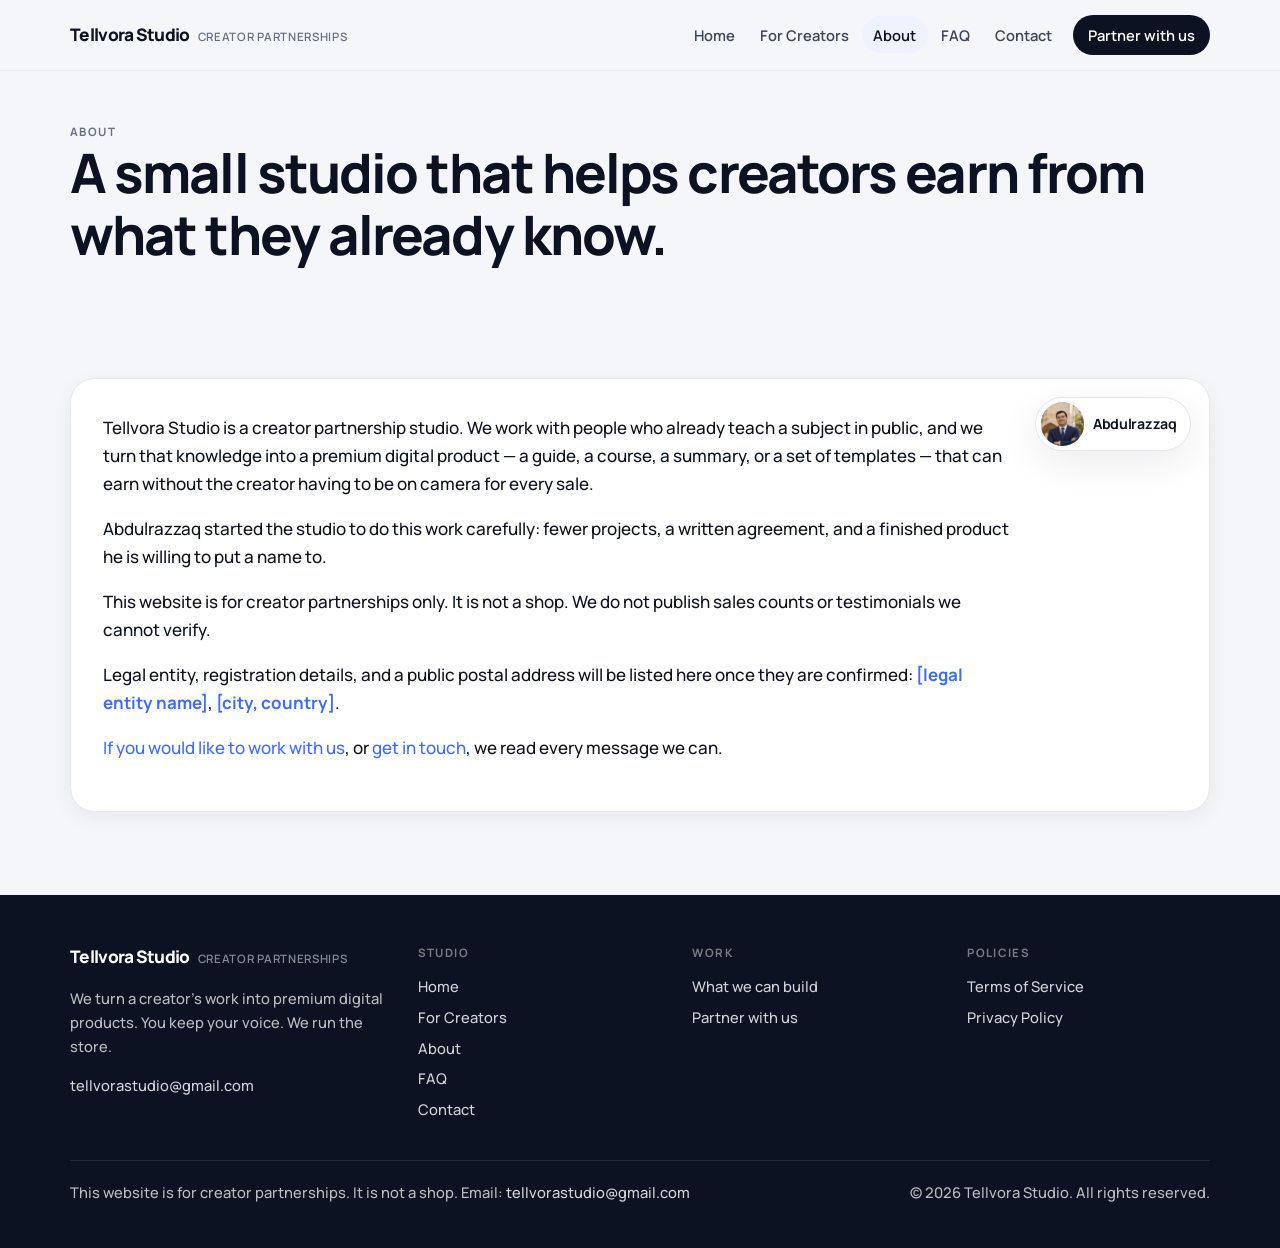
==== about.html @ 1a27a395 "Launch Tellvora Studio site" ====
<!DOCTYPE html>
<html lang="en">
<head>
  <meta charset="utf-8">
  <meta name="viewport" content="width=device-width, initial-scale=1">
  <title>About | Tellvora Studio</title>
  <meta name="description" content="Tellvora Studio is a small studio that partners with creators to turn their knowledge into premium digital products.">
  <link rel="preconnect" href="https://fonts.googleapis.com">
  <link rel="preconnect" href="https://fonts.gstatic.com" crossorigin>
  <link href="https://fonts.googleapis.com/css2?family=Manrope:wght@500;600;700;800&display=swap" rel="stylesheet">
  <link rel="stylesheet" href="css/styles.css">
</head>
<body>
  <a class="skip" href="#main">Skip to content</a>
  <header class="site-header">
    <div class="wrap header-inner">
      <a class="wordmark" href="index.html">Tellvora Studio<span>Creator partnerships</span></a>
      <button class="nav-toggle" type="button" aria-expanded="false" aria-controls="site-nav">Menu</button>
      <nav class="nav" id="site-nav" aria-label="Primary">
        <a href="index.html">Home</a>
        <a href="creators.html">For Creators</a>
        <a href="about.html" aria-current="page">About</a>
        <a href="faq.html">FAQ</a>
        <a href="contact.html">Contact</a>
        <a class="nav-cta" href="creators.html">Partner with us</a>
      </nav>
    </div>
  </header>
  <main id="main">

    <header class="page-title">
      <div class="wrap">
        <p class="kicker">About</p>
        <h1>A small studio that helps creators earn from what they already know.</h1>
      </div>
    </header>
    <section class="section">
      <div class="wrap">
        <div class="about-panel">
            <aside class="person-card">
              <span class="person-photo"><img src="images/founder.jpg" alt="Abdulrazzaq" width="864" height="1152"></span>
              <p>Abdulrazzaq</p>
            </aside>
          <div class="about-copy">
            <p>Tellvora Studio is a creator partnership studio. We work with people who already teach a subject in public, and we turn that knowledge into a premium digital product — a guide, a course, a summary, or a set of templates — that can earn without the creator having to be on camera for every sale.</p>
            <p>Abdulrazzaq started the studio to do this work carefully: fewer projects, a written agreement, and a finished product he is willing to put a name to.</p>
            <p>This website is for creator partnerships only. It is not a shop. We do not publish sales counts or testimonials we cannot verify.</p>
            <p>Legal entity, registration details, and a public postal address will be listed here once they are confirmed: <span class="placeholder-mark">[legal entity name]</span>, <span class="placeholder-mark">[city, country]</span>.</p>
            <p><a href="creators.html">If you would like to work with us</a>, or <a href="contact.html">get in touch</a>, we read every message we can.</p>
          </div>
        </div>
      </div>
    </section>

  </main>
  <footer class="site-footer">
    <div class="wrap">
      <div class="footer-grid">
        <div>
          <a class="wordmark" href="index.html">Tellvora Studio<span>Creator partnerships</span></a>
          <p style="margin-top:0.85rem">We turn a creator’s work into premium digital products. You keep your voice. We run the store.</p>
          <p><a href="mailto:tellvorastudio@gmail.com">tellvorastudio@gmail.com</a></p>
        </div>
        <div>
          <p class="kicker">Studio</p>
          <ul>
            <li><a href="index.html">Home</a></li>
            <li><a href="creators.html">For Creators</a></li>
            <li><a href="about.html">About</a></li>
            <li><a href="faq.html">FAQ</a></li>
            <li><a href="contact.html">Contact</a></li>
          </ul>
        </div>
        <div>
          <p class="kicker">Work</p>
          <ul>
            <li><a href="index.html#work">What we can build</a></li>
            <li><a href="creators.html">Partner with us</a></li>
          </ul>
        </div>
        <div>
          <p class="kicker">Policies</p>
          <ul>
            <li><a href="terms.html">Terms of Service</a></li>
            <li><a href="privacy.html">Privacy Policy</a></li>
          </ul>
        </div>
      </div>
      <div class="footer-bottom">
        <p>This website is for creator partnerships. It is not a shop. Email: <a href="mailto:tellvorastudio@gmail.com">tellvorastudio@gmail.com</a></p>
        <p>&copy; 2026 Tellvora Studio. All rights reserved.</p>
      </div>
    </div>
  </footer>
  <script src="js/nav.js"></script>
</body>
</html>
---- css/styles.css ----
/* Tellvora Studio — modern agency styles */
:root {
  --bg: #f5f6fa;
  --surface: #ffffff;
  --ink: #0c1222;
  --ink-soft: #3c4658;
  --muted: #667085;
  --line: #e6e8ef;
  --accent: #3b6cff;
  --accent-hover: #2954e6;
  --accent-soft: #eef3ff;
  --navy: #0c1222;
  --on-accent: #ffffff;
  --shadow: 0 12px 40px rgba(12, 18, 34, 0.08);
  --shadow-sm: 0 6px 20px rgba(12, 18, 34, 0.06);
  --radius: 1.15rem;
  --radius-sm: 0.85rem;
  --max: 1140px;
  --sans: "Manrope", "Inter", "Helvetica Neue", Helvetica, Arial, sans-serif;
  --header-h: 4.35rem;
}

*, *::before, *::after { box-sizing: border-box; }
html { scroll-behavior: smooth; scroll-padding-top: 5.5rem; }
body {
  margin: 0;
  background: var(--bg);
  color: var(--ink);
  font-family: var(--sans);
  font-size: 1.0625rem;
  line-height: 1.65;
  font-weight: 500;
  -webkit-font-smoothing: antialiased;
}
img { max-width: 100%; height: auto; display: block; }
a { color: var(--accent); text-decoration: none; }
a:hover { color: var(--accent-hover); text-decoration: underline; text-underline-offset: 0.18em; }
h1, h2, h3, h4 {
  font-family: var(--sans);
  font-weight: 750;
  letter-spacing: -0.035em;
  line-height: 1.15;
  margin: 0 0 0.7em;
  color: var(--ink);
}
h1 { font-size: clamp(2.15rem, 4.6vw, 3.4rem); }
h2 { font-size: clamp(1.45rem, 2.5vw, 2rem); }
h3 { font-size: 1.15rem; letter-spacing: -0.02em; }
p { margin: 0 0 1em; }
.lead { font-size: 1.12rem; color: var(--ink-soft); max-width: 38rem; line-height: 1.7; font-weight: 500; }
.muted { color: var(--muted); }
.wrap {
  width: min(var(--max), calc(100% - 2.5rem));
  margin-inline: auto;
}
.skip {
  position: absolute;
  left: -999px;
  top: 0;
  background: var(--ink);
  color: #fff;
  padding: 0.5rem 1rem;
  z-index: 200;
}
.skip:focus { left: 0.75rem; top: 0.75rem; }

/* Sticky header */
.site-header {
  position: sticky;
  top: 0;
  z-index: 80;
  background: rgba(245, 246, 250, 0.88);
  backdrop-filter: saturate(1.2) blur(16px);
  -webkit-backdrop-filter: saturate(1.2) blur(16px);
  border-bottom: 1px solid var(--line);
}
.header-inner {
  display: flex;
  align-items: center;
  justify-content: space-between;
  gap: 1.25rem;
  min-height: var(--header-h);
}
.wordmark {
  font-family: var(--sans);
  font-size: 1.08rem;
  font-weight: 800;
  color: var(--ink);
  text-decoration: none;
  letter-spacing: -0.04em;
  display: flex;
  align-items: baseline;
  gap: 0.5rem;
}
.wordmark:hover { color: var(--ink); text-decoration: none; }
.wordmark span {
  display: none;
}
@media (min-width: 980px) {
  .wordmark span {
    display: inline;
    font-size: 0.72rem;
    font-weight: 600;
    letter-spacing: 0.06em;
    text-transform: uppercase;
    color: var(--muted);
  }
}
.nav {
  display: flex;
  flex-wrap: wrap;
  align-items: center;
  gap: 0.2rem 0.15rem;
}
.nav a {
  color: var(--ink-soft);
  text-decoration: none;
  font-size: 0.92rem;
  font-weight: 600;
  padding: 0.4rem 0.7rem;
  border-radius: 999px;
}
.nav a:hover,
.nav a[aria-current="page"] {
  color: var(--ink);
  background: var(--accent-soft);
  text-decoration: none;
}
.nav-cta {
  display: none;
  margin-left: 0.45rem;
  background: var(--ink) !important;
  color: #fff !important;
  padding: 0.48rem 0.95rem !important;
}
.nav-cta:hover { background: var(--accent) !important; color: #fff !important; }
@media (min-width: 980px) {
  .nav-cta { display: inline-block; }
}
.nav-toggle {
  display: none;
  background: var(--surface);
  border: 1px solid var(--line);
  color: var(--ink);
  padding: 0.4rem 0.75rem;
  font: inherit;
  font-size: 0.85rem;
  font-weight: 700;
  cursor: pointer;
  border-radius: 999px;
}

/* Buttons */
.btn {
  display: inline-flex;
  align-items: center;
  justify-content: center;
  background: var(--accent);
  color: var(--on-accent);
  text-decoration: none;
  border: 1px solid var(--accent);
  padding: 0.8rem 1.25rem;
  font-size: 0.95rem;
  font-weight: 700;
  line-height: 1.2;
  cursor: pointer;
  font-family: var(--sans);
  border-radius: 999px;
  box-shadow: 0 8px 20px rgba(59, 108, 255, 0.22);
}
.btn:hover { background: var(--accent-hover); border-color: var(--accent-hover); color: var(--on-accent); text-decoration: none; }
.btn-ghost {
  background: var(--surface);
  color: var(--ink);
  border-color: var(--line);
  box-shadow: var(--shadow-sm);
}
.btn-ghost:hover { background: var(--ink); color: #fff; border-color: var(--ink); }
.btn-light {
  background: #fff;
  color: var(--ink);
  border-color: #fff;
  box-shadow: none;
}
.btn-light:hover { background: var(--accent-soft); color: var(--ink); border-color: var(--accent-soft); }
.btn-row { display: flex; flex-wrap: wrap; gap: 0.75rem; margin-top: 1.6rem; }
.btn-full { width: 100%; text-align: center; }

/* Hero / sections */
.hero {
  padding: 4.2rem 0 3.6rem;
}
.hero-grid {
  display: grid;
  grid-template-columns: 1.05fr 0.95fr;
  gap: 2.8rem 3.2rem;
  align-items: center;
}
.hero-copy .kicker { margin-bottom: 1rem; }
.hero-visual { position: relative; margin: 0; }
.hero-visual > img {
  width: 100%;
  height: auto;
  aspect-ratio: 4 / 3;
  object-fit: cover;
  border-radius: calc(var(--radius) + 4px);
  box-shadow: var(--shadow);
  border: 1px solid var(--line);
}
.hero-visual figcaption {
  position: absolute;
  left: 1rem;
  bottom: -1.6rem;
  font-size: 0.72rem;
  color: var(--muted);
}
.kicker {
  font-size: 0.72rem;
  letter-spacing: 0.12em;
  text-transform: uppercase;
  font-weight: 700;
  color: var(--accent);
  margin: 0 0 0.75rem;
}
.section { padding: 4.2rem 0; }
.section + .section { padding-top: 0; }
.band, .cta-band, .page-title, .site-footer { }
.section-head {
  display: grid;
  grid-template-columns: 1fr minmax(0, 22rem);
  gap: 1.5rem 3rem;
  margin-bottom: 1.8rem;
  align-items: end;
}
.section-head p { margin: 0; color: var(--muted); }
.split {
  display: grid;
  grid-template-columns: 1fr 1fr;
  gap: 2rem 3.5rem;
}

/* How-it-works step cards */
.steps {
  list-style: none;
  margin: 1.5rem 0 0;
  padding: 0;
  display: grid;
  grid-template-columns: repeat(2, 1fr);
  gap: 1rem;
}
.steps li {
  display: flex;
  flex-direction: column;
  gap: 0.7rem;
  padding: 1.25rem 1.2rem 1.2rem;
  background: var(--surface);
  border: 1px solid var(--line);
  border-radius: var(--radius);
  box-shadow: var(--shadow-sm);
}
.steps .n, .step-icon {
  width: 2.4rem;
  height: 2.4rem;
  border-radius: 0.7rem;
  background: var(--accent-soft);
  color: var(--accent);
  display: inline-flex;
  align-items: center;
  justify-content: center;
  font-weight: 800;
  font-size: 0.95rem;
}
.step-icon svg { width: 1.2rem; height: 1.2rem; display: block; }
.steps strong { display: block; margin-bottom: 0.25rem; color: var(--ink); }
.steps li div { color: var(--ink-soft); font-size: 0.98rem; }

/* Handle grid */
.handle-grid {
  display: grid;
  grid-template-columns: repeat(5, 1fr);
  gap: 0.9rem;
  margin-top: 1.6rem;
}
.handle-card {
  background: var(--surface);
  border: 1px solid var(--line);
  border-radius: var(--radius);
  box-shadow: var(--shadow-sm);
  padding: 1.15rem 1rem 1.1rem;
}
.handle-card .step-icon { margin-bottom: 0.8rem; }
.handle-card h3 { margin: 0 0 0.35rem; font-size: 1rem; }
.handle-card p { margin: 0; color: var(--muted); font-size: 0.9rem; }

.who-list { margin: 0; padding: 0; list-style: none; }
.who-list li {
  padding: 0.95rem 0;
  border-top: 1px solid var(--line);
  color: var(--ink-soft);
}
.who-list li:last-child { border-bottom: 1px solid var(--line); }
.who-list strong { color: var(--ink); }

/* 40/60 split */
.share-grid {
  display: grid;
  grid-template-columns: 1fr 1fr;
  gap: 0.9rem;
  margin: 1.3rem 0 1.4rem;
}
.share-card {
  background: var(--surface);
  border: 1px solid var(--line);
  border-radius: var(--radius);
  box-shadow: var(--shadow-sm);
  padding: 1.4rem 1.25rem 1.25rem;
}
.share-card .share-fig {
  font-size: clamp(2.5rem, 5vw, 3.3rem);
  line-height: 1;
  font-weight: 800;
  letter-spacing: -0.05em;
  color: var(--ink);
  margin: 0 0 0.45rem;
}
.share-card .kicker { margin-bottom: 0.55rem; }
.share-card p { margin: 0; color: var(--muted); font-size: 0.95rem; }
.share-card.is-accent {
  background: var(--ink);
  border-color: var(--ink);
  color: #fff;
  box-shadow: var(--shadow);
}
.share-card.is-accent .kicker { color: #9db0ff; }
.share-card.is-accent .share-fig { color: #fff; }
.share-card.is-accent p { color: rgba(255,255,255,0.78); }

.case-covers {
  display: grid;
  grid-template-columns: repeat(4, 1fr);
  gap: 1rem;
  margin: 1.4rem 0 1.4rem;
  align-items: stretch;
}
.case-card {
  display: flex;
  flex-direction: column;
  background: var(--surface);
  border: 1px solid var(--line);
  border-radius: var(--radius);
  box-shadow: var(--shadow-sm);
  overflow: hidden;
  color: inherit;
  text-decoration: none;
  min-width: 0;
  transition: transform 0.15s ease, box-shadow 0.15s ease;
}
.case-card:hover {
  transform: translateY(-2px);
  box-shadow: var(--shadow);
  text-decoration: none;
  color: inherit;
}
.case-cover {
  display: flex;
  justify-content: center;
  align-items: flex-end;
  padding: 0.85rem 0.85rem 0;
  background: var(--surface);
}
.case-cover img {
  width: min(100%, 270px);
  height: auto;
  max-height: 360px;
  aspect-ratio: 3 / 4;
  object-fit: contain;
  border-radius: 0.7rem;
  border: 1px solid var(--line);
  box-shadow: var(--shadow-sm);
  background: #1a1d24;
}
.case-body {
  padding: 0.85rem 1rem 1.05rem;
  min-width: 0;
}
.case-body h3 {
  margin: 0 0 0.35rem;
  font-size: 1rem;
  font-weight: 750;
  line-height: 1.3;
  letter-spacing: -0.02em;
  overflow-wrap: break-word;
  hyphens: auto;
}
.case-body .price {
  margin: 0;
  gap: 0.45rem;
}
.case-body .price .now { font-size: 1.15rem; }
.case-body .price .was { font-size: 0.92rem; }

/* Small corner portrait card — face-cropped from the full portrait */
.person-card {
  display: inline-flex;
  align-items: center;
  gap: 0.55rem;
  background: var(--surface);
  border: 1px solid var(--line);
  border-radius: 999px;
  box-shadow: var(--shadow);
  padding: 0.28rem 0.8rem 0.28rem 0.28rem;
  max-width: 14rem;
}
.person-card .person-photo {
  width: 2.7rem;
  height: 2.7rem;
  border-radius: 50%;
  overflow: hidden;
  flex-shrink: 0;
  background: #d9dee8;
}
.person-card .person-photo img {
  width: 100%;
  height: 100%;
  object-fit: cover;
  object-position: 50% 10%;
  transform: scale(2.35);
  transform-origin: 50% 10%;
}
.person-card p {
  margin: 0;
  font-size: 0.88rem;
  font-weight: 700;
  letter-spacing: -0.02em;
  color: var(--ink);
}
.hero-visual .person-card {
  position: absolute;
  left: 0.85rem;
  bottom: 0.85rem;
}
.about-panel {
  position: relative;
  background: var(--surface);
  border: 1px solid var(--line);
  border-radius: calc(var(--radius) + 6px);
  box-shadow: var(--shadow-sm);
  padding: 2.2rem 2rem 2rem;
}
.about-panel .person-card {
  position: absolute;
  top: 1.15rem;
  right: 1.15rem;
}
.about-panel .about-copy {
  padding-right: 10.5rem;
}


/* What we can build */
.build-grid {
  display: grid;
  grid-template-columns: repeat(4, 1fr);
  gap: 1rem;
  margin-top: 1.4rem;
}
.build-card {
  background: var(--surface);
  border: 1px solid var(--line);
  border-radius: var(--radius);
  box-shadow: var(--shadow-sm);
  padding: 1.25rem 1.15rem 1.3rem;
}
.build-card .step-icon { margin-bottom: 0.85rem; }
.build-card h3 { margin: 0 0 0.4rem; }
.build-card p { margin: 0; color: var(--muted); font-size: 0.98rem; }
/* CTA band */
.cta-band {
  margin: 1rem 0 4.2rem;
}
.cta-band-inner {
  background: var(--navy);
  color: #fff;
  border-radius: calc(var(--radius) + 8px);
  padding: 2.6rem 2.2rem;
  display: flex;
  flex-wrap: wrap;
  align-items: center;
  justify-content: space-between;
  gap: 1.4rem 2rem;
  box-shadow: var(--shadow);
}
.cta-band h2 { color: #fff; margin: 0 0 0.4rem; max-width: 22ch; }
.cta-band p { margin: 0; color: rgba(255,255,255,0.72); max-width: 34rem; }

/* Product grid / shop */
.grid-3 {
  display: grid;
  grid-template-columns: repeat(3, 1fr);
  gap: 1.2rem;
  align-items: stretch;
}
.grid-2 {
  display: grid;
  grid-template-columns: 1fr 1fr;
  gap: 1.5rem 2rem;
}
.product-card {
  background: var(--surface);
  border: 1px solid var(--line);
  border-radius: var(--radius);
  box-shadow: var(--shadow-sm);
  display: flex;
  flex-direction: column;
  height: 100%;
  overflow: hidden;
}
.cover {
  padding: 0.85rem 0.85rem 0;
  position: relative;
  overflow: hidden;
  background: var(--surface);
  display: flex;
  justify-content: center;
  align-items: flex-end;
}
.cover img {
  width: min(100%, 270px);
  height: auto;
  max-height: 360px;
  aspect-ratio: 3 / 4;
  object-fit: contain;
  border-radius: 0.7rem;
  border: 1px solid var(--line);
  box-shadow: var(--shadow-sm);
  background: #1a1d24;
}
.product-body { padding: 1.15rem 1.2rem 1.3rem; flex: 1; display: flex; flex-direction: column; }
.product-body h3 { margin-bottom: 0.35rem; }
.product-body p { font-size: 0.98rem; color: var(--muted); }
.meta { font-size: 0.82rem; color: var(--muted); margin: 0 0 0.8rem; }
.price {
  display: flex;
  align-items: baseline;
  gap: 0.55rem;
  margin: 0.4rem 0 1rem;
  font-weight: 800;
}
.price .now { font-size: 1.45rem; color: var(--ink); letter-spacing: -0.03em; }
.price .was { color: var(--muted); text-decoration: line-through; font-size: 1rem; font-weight: 600; }
.flag {
  display: inline-block;
  font-size: 0.68rem;
  letter-spacing: 0.08em;
  text-transform: uppercase;
  font-weight: 700;
  border: 1px solid var(--line);
  border-radius: 999px;
  padding: 0.18rem 0.5rem;
  margin-bottom: 0.5rem;
  color: var(--ink);
}
.flag-accent { border-color: var(--accent-soft); background: var(--accent-soft); color: var(--accent); }
.product-body .btn { margin-top: auto; align-self: flex-start; }
.inside { margin: 0 0 1rem; padding: 0 0 0 1.1rem; color: var(--muted); font-size: 0.95rem; }
.inside li { margin: 0.2rem 0; }
.sample-link {
  display: inline-block;
  margin: 0.65rem 0 0;
  font-size: 0.88rem;
  font-weight: 700;
}
.product-body .sample-link { margin-top: 0.7rem; }

/* Catalog */
.catalog-intro { text-align: center; max-width: 42rem; margin: 0 auto 0.4rem; }
.catalog-intro h1, .catalog-intro h2 { margin-bottom: 0.4rem; }
.catalog-intro .sub {
  font-size: 1.15rem;
  color: var(--muted);
  margin: 0 0 0.9rem;
  font-weight: 550;
}
.catalog-note { font-size: 0.95rem; color: var(--muted); margin: 0 auto 1.4rem; max-width: 40rem; }
.sale-banner {
  display: inline-block;
  font-size: 0.72rem;
  letter-spacing: 0.12em;
  text-transform: uppercase;
  font-weight: 700;
  color: var(--accent);
  background: var(--accent-soft);
  border-radius: 999px;
  padding: 0.4rem 0.9rem;
  margin: 0 0 1.6rem;
}
.guide-grid {
  display: grid;
  grid-template-columns: repeat(5, 1fr);
  gap: 0.85rem;
  align-items: stretch;
}
.guide-card {
  background: var(--surface);
  border: 1px solid var(--line);
  border-radius: var(--radius);
  box-shadow: var(--shadow-sm);
  padding: 1.2rem 0.75rem 1.1rem;
  display: flex;
  flex-direction: column;
  align-items: center;
  text-align: center;
  height: 100%;
  position: relative;
}
.guide-card.is-popular {
  border: 1.5px solid var(--accent);
  box-shadow: 0 10px 28px rgba(59, 108, 255, 0.14);
}
.popular-badge {
  display: inline-flex;
  align-items: center;
  gap: 0.28rem;
  font-size: 0.68rem;
  letter-spacing: 0.08em;
  text-transform: uppercase;
  font-weight: 700;
  color: #fff;
  background: var(--accent);
  border-radius: 999px;
  padding: 0.22rem 0.55rem;
  margin-bottom: 0.65rem;
}
.popular-badge svg { width: 0.85rem; height: 0.85rem; }
.guide-icon {
  width: 2.6rem;
  height: 2.6rem;
  color: var(--accent);
  margin: 0.2rem 0 0.75rem;
}
.guide-icon svg { width: 100%; height: 100%; display: block; }
.guide-card h3 {
  font-size: 1.02rem;
  margin: 0 0 0.2rem;
  line-height: 1.3;
}
.sold-sep {
  font-size: 0.78rem;
  color: var(--muted);
  margin: 0 0 0.35rem;
  font-style: italic;
}
.guide-price {
  margin: 0.45rem 0 0.85rem;
  display: flex;
  flex-direction: column;
  align-items: center;
  gap: 0.1rem;
  font-weight: 800;
}
.guide-price .was-row {
  display: flex;
  align-items: center;
  gap: 0.4rem;
}
.guide-price .was {
  color: var(--muted);
  text-decoration: line-through;
  font-size: 0.95rem;
  font-weight: 600;
}
.guide-price .now {
  font-size: 1.85rem;
  line-height: 1.1;
  color: var(--ink);
  letter-spacing: -0.04em;
}
.discount {
  display: inline-block;
  font-size: 0.68rem;
  letter-spacing: 0.04em;
  font-weight: 700;
  color: var(--accent);
  background: var(--accent-soft);
  border-radius: 999px;
  padding: 0.08rem 0.38rem;
}
.guide-card .btn { margin-top: auto; width: 100%; text-align: center; padding: 0.55rem 0.7rem; }
.guide-card .sample-link { margin-top: 0.55rem; }

.bundle-offer {
  margin-top: 1.1rem;
  background: var(--surface);
  border: 1px solid var(--line);
  border-radius: var(--radius);
  box-shadow: var(--shadow-sm);
  padding: 1.4rem 1.5rem 1rem;
}
.bundle-offer-inner {
  display: grid;
  grid-template-columns: auto 1fr auto;
  gap: 1.4rem 1.8rem;
  align-items: center;
}
.bundle-brand {
  display: flex;
  align-items: flex-start;
  gap: 1rem;
}
.bundle-offer .guide-icon { margin: 0; width: 3rem; height: 3rem; flex-shrink: 0; }
.bundle-offer h3 { margin: 0 0 0.2rem; font-size: 1.35rem; }
.bundle-offer .bundle-includes { margin: 0 0 0.55rem; color: var(--muted); font-size: 0.95rem; }
.bundle-offer .guide-price { flex-direction: row; align-items: baseline; gap: 0.7rem; margin: 0; }
.bundle-offer .guide-price .now { font-size: 2rem; }
.save-tag {
  font-size: 0.72rem;
  letter-spacing: 0.06em;
  text-transform: uppercase;
  font-weight: 700;
  color: var(--accent);
  background: var(--accent-soft);
  border-radius: 999px;
  padding: 0.14rem 0.45rem;
}
.bundle-checks {
  list-style: none;
  margin: 0;
  padding: 0;
  color: var(--ink);
  font-size: 0.95rem;
}
.bundle-checks li {
  display: flex;
  align-items: flex-start;
  gap: 0.5rem;
  margin: 0.35rem 0;
}
.bundle-checks svg {
  width: 1.15rem;
  height: 1.15rem;
  color: var(--accent);
  flex-shrink: 0;
  margin-top: 0.15rem;
}
.bundle-cta { display: flex; align-items: center; }
.bundle-foot {
  margin: 1.1rem 0 0;
  padding-top: 0.85rem;
  border-top: 1px solid var(--line);
  text-align: center;
  color: var(--muted);
  font-size: 0.95rem;
}

/* Photo band */
.photo-band {
  display: grid;
  grid-template-columns: 1fr 1fr 1fr;
  gap: 0.85rem;
  margin: 0 0 0.7rem;
}
.photo-band figure { margin: 0; }
.photo-band img {
  width: 100%;
  height: auto;
  aspect-ratio: 4 / 3;
  object-fit: cover;
  border-radius: var(--radius-sm);
  border: 1px solid var(--line);
}
.photo-band figcaption {
  font-size: 0.78rem;
  color: var(--muted);
  margin-top: 0.4rem;
}
.photo-credit {
  font-size: 0.75rem;
  color: var(--muted);
  line-height: 1.5;
  margin: 0;
  max-width: 60rem;
}

/* Forms */
form {
  display: grid;
  gap: 0.85rem;
  max-width: 36rem;
  background: var(--surface);
  border: 1px solid var(--line);
  border-radius: var(--radius);
  box-shadow: var(--shadow-sm);
  padding: 1.4rem 1.3rem 1.3rem;
}
label { display: grid; gap: 0.3rem; font-size: 0.88rem; font-weight: 650; }
input, textarea, select {
  font: inherit;
  font-weight: 500;
  padding: 0.7rem 0.75rem;
  border: 1px solid var(--line);
  background: var(--bg);
  color: var(--ink);
  width: 100%;
  border-radius: 0.7rem;
}
input:focus, textarea:focus, select:focus {
  outline: 2px solid var(--accent-soft);
  border-color: var(--accent);
}
textarea { min-height: 8rem; resize: vertical; }
.form-note {
  font-size: 0.88rem;
  color: var(--muted);
  max-width: 36rem;
}
.placeholder-mark { font-family: var(--sans); color: var(--accent); font-weight: 700; }

/* Policy / long text */
.prose { max-width: 44rem; }
.prose h2 { margin-top: 2rem; }
.prose ul { padding-left: 1.2rem; }
.page-title { padding: 3.2rem 0 0.4rem; }
.page-title p { margin: 0; color: var(--muted); max-width: 40rem; }

/* FAQ */
.faq details {
  background: var(--surface);
  border: 1px solid var(--line);
  border-radius: var(--radius-sm);
  padding: 0.85rem 1.1rem;
  margin: 0 0 0.65rem;
  box-shadow: var(--shadow-sm);
}
.faq summary {
  cursor: pointer;
  font-weight: 750;
  font-size: 1.05rem;
  letter-spacing: -0.02em;
  list-style: none;
}
.faq summary::-webkit-details-marker { display: none; }
.faq summary::after { content: "+"; float: right; color: var(--muted); font-weight: 700; }
.faq details[open] summary::after { content: "–"; }
.faq details p { margin: 0.7rem 0 0.2rem; color: var(--ink-soft); }
.faq details ul { color: var(--ink-soft); }

/* Footer */
.site-footer {
  background: var(--navy);
  color: rgba(255,255,255,0.72);
  padding: 3rem 0 1.8rem;
  font-size: 0.92rem;
  margin-top: 1rem;
}
.footer-grid {
  display: grid;
  grid-template-columns: 1.3fr 1fr 1fr 1fr;
  gap: 2rem;
  margin-bottom: 2rem;
}
.site-footer .wordmark { color: #fff; }
.site-footer .wordmark span { color: rgba(255,255,255,0.5); }
.site-footer a { color: rgba(255,255,255,0.82); text-decoration: none; }
.site-footer a:hover { color: #fff; text-decoration: underline; }
.site-footer ul { list-style: none; margin: 0; padding: 0; }
.site-footer li { margin: 0.4rem 0; }
.site-footer .kicker { color: rgba(255,255,255,0.45); }
.footer-bottom {
  border-top: 1px solid rgba(255,255,255,0.1);
  padding-top: 1.2rem;
  display: flex;
  flex-wrap: wrap;
  justify-content: space-between;
  gap: 0.8rem;
}
.pay-note { color: #fff; }

.price-table { width: 100%; border-collapse: collapse; font-size: 0.95rem; }
.price-table th, .price-table td {
  text-align: left;
  padding: 0.7rem 0.5rem;
  border-bottom: 1px solid var(--line);
  vertical-align: top;
}
.price-table th { font-weight: 700; font-size: 0.75rem; letter-spacing: 0.06em; text-transform: uppercase; color: var(--muted); }

@media (max-width: 1100px) {
  .guide-grid, .handle-grid { grid-template-columns: repeat(3, 1fr); }
  .build-grid { grid-template-columns: 1fr 1fr; }
  .bundle-offer-inner { grid-template-columns: 1fr 1fr; }
  .bundle-cta { grid-column: 1 / -1; }
  .footer-grid { grid-template-columns: 1fr 1fr; }
}
@media (max-width: 900px) {
  .section-head, .split, .grid-3, .hero-grid, .photo-band, .steps, .case-covers { grid-template-columns: 1fr 1fr; }
  .grid-3 .span-full { grid-column: 1 / -1; }
  .photo-band figure:nth-child(3) { grid-column: 1 / -1; }
  .handle-grid, .build-grid { grid-template-columns: 1fr 1fr; }
  .about-panel .about-copy { padding-right: 0; padding-top: 3.4rem; }
}
@media (max-width: 720px) {
  .nav-toggle { display: inline-block; }
  .nav {
    display: none;
    position: absolute;
    left: 0; right: 0;
    top: var(--header-h);
    background: rgba(245, 246, 250, 0.98);
    border-bottom: 1px solid var(--line);
    flex-direction: column;
    align-items: stretch;
    padding: 0.8rem 1.25rem 1.2rem;
    gap: 0.25rem;
  }
  .nav-cta { display: inline-flex; margin-left: 0; width: fit-content; }
  body.nav-open .nav { display: flex; }
  .site-header { position: sticky; }
  .hero { padding: 2.4rem 0 3.2rem; }
  .section { padding: 2.6rem 0; }
  .section-head, .split, .grid-3, .grid-2, .footer-grid, .hero-grid, .photo-band, .guide-grid, .bundle-offer-inner, .steps, .handle-grid, .share-grid, .case-covers, .build-grid { grid-template-columns: 1fr; }
  .header-inner { min-height: 3.8rem; }
  .bundle-offer { padding: 1.15rem 1.05rem 0.9rem; }
  .hero-visual figcaption { position: static; margin-top: 2.6rem; }
  .cta-band-inner { padding: 1.8rem 1.3rem; }
}
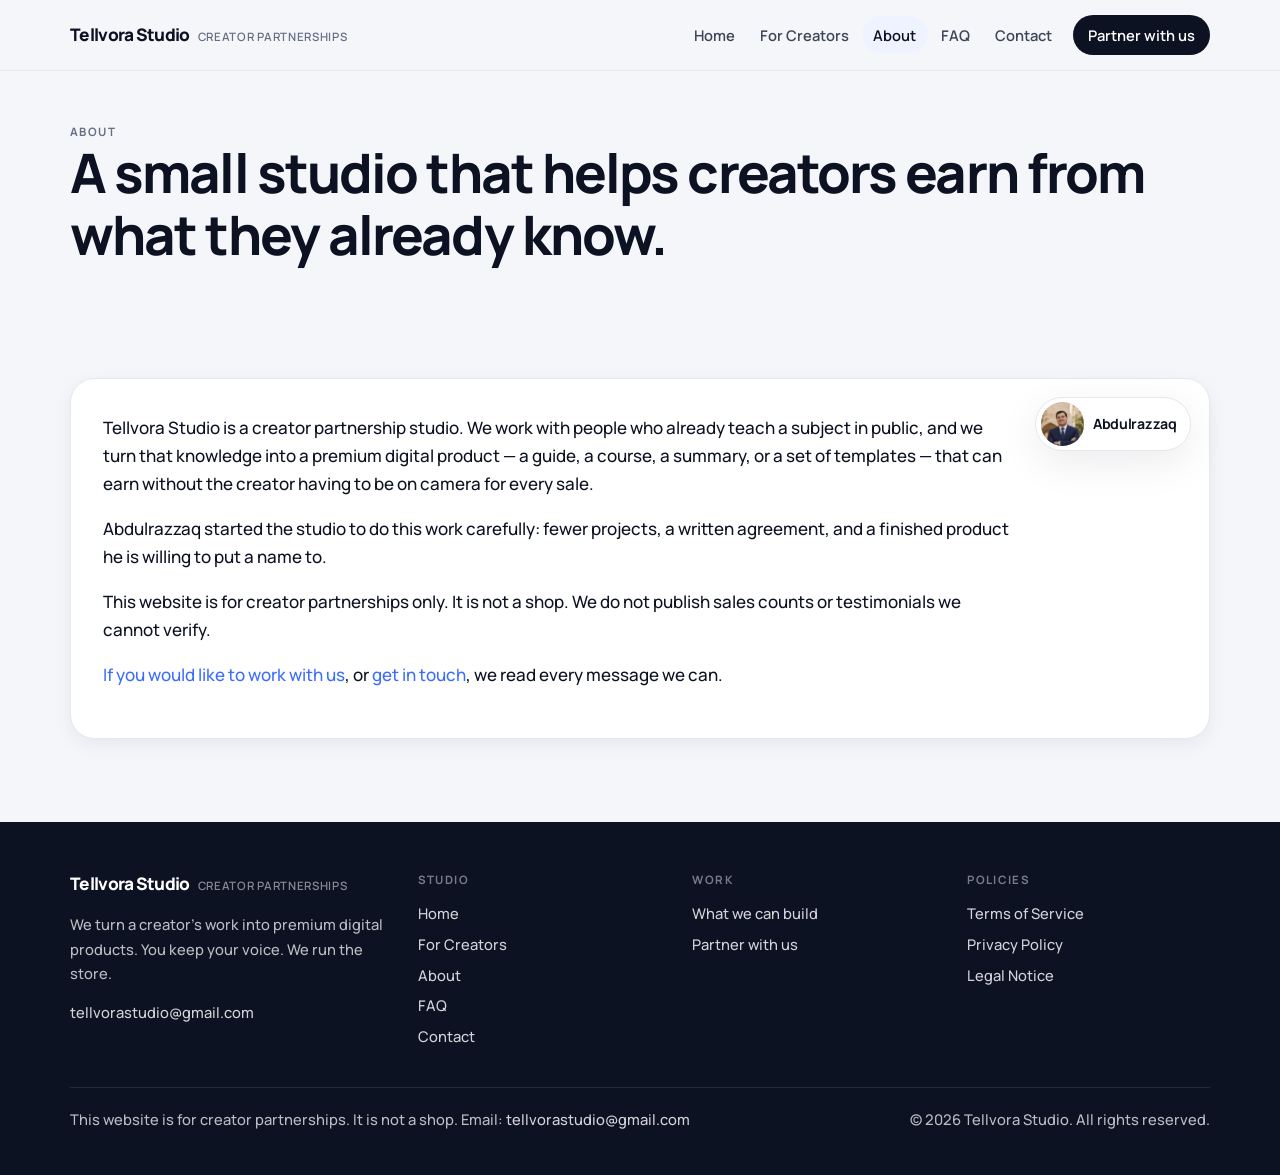
==== commit a7827705: "Add Legal Notice and tighten site policies Add a Legal Notice covering copyright, brand use, creator" ====
--- a/about.html
+++ b/about.html
@@ -45,7 +45,6 @@
             <p>Tellvora Studio is a creator partnership studio. We work with people who already teach a subject in public, and we turn that knowledge into a premium digital product — a guide, a course, a summary, or a set of templates — that can earn without the creator having to be on camera for every sale.</p>
             <p>Abdulrazzaq started the studio to do this work carefully: fewer projects, a written agreement, and a finished product he is willing to put a name to.</p>
             <p>This website is for creator partnerships only. It is not a shop. We do not publish sales counts or testimonials we cannot verify.</p>
-            <p>Legal entity, registration details, and a public postal address will be listed here once they are confirmed: <span class="placeholder-mark">[legal entity name]</span>, <span class="placeholder-mark">[city, country]</span>.</p>
             <p><a href="creators.html">If you would like to work with us</a>, or <a href="contact.html">get in touch</a>, we read every message we can.</p>
           </div>
         </div>
@@ -83,6 +82,7 @@
           <ul>
             <li><a href="terms.html">Terms of Service</a></li>
             <li><a href="privacy.html">Privacy Policy</a></li>
+            <li><a href="legal.html">Legal Notice</a></li>
           </ul>
         </div>
       </div>
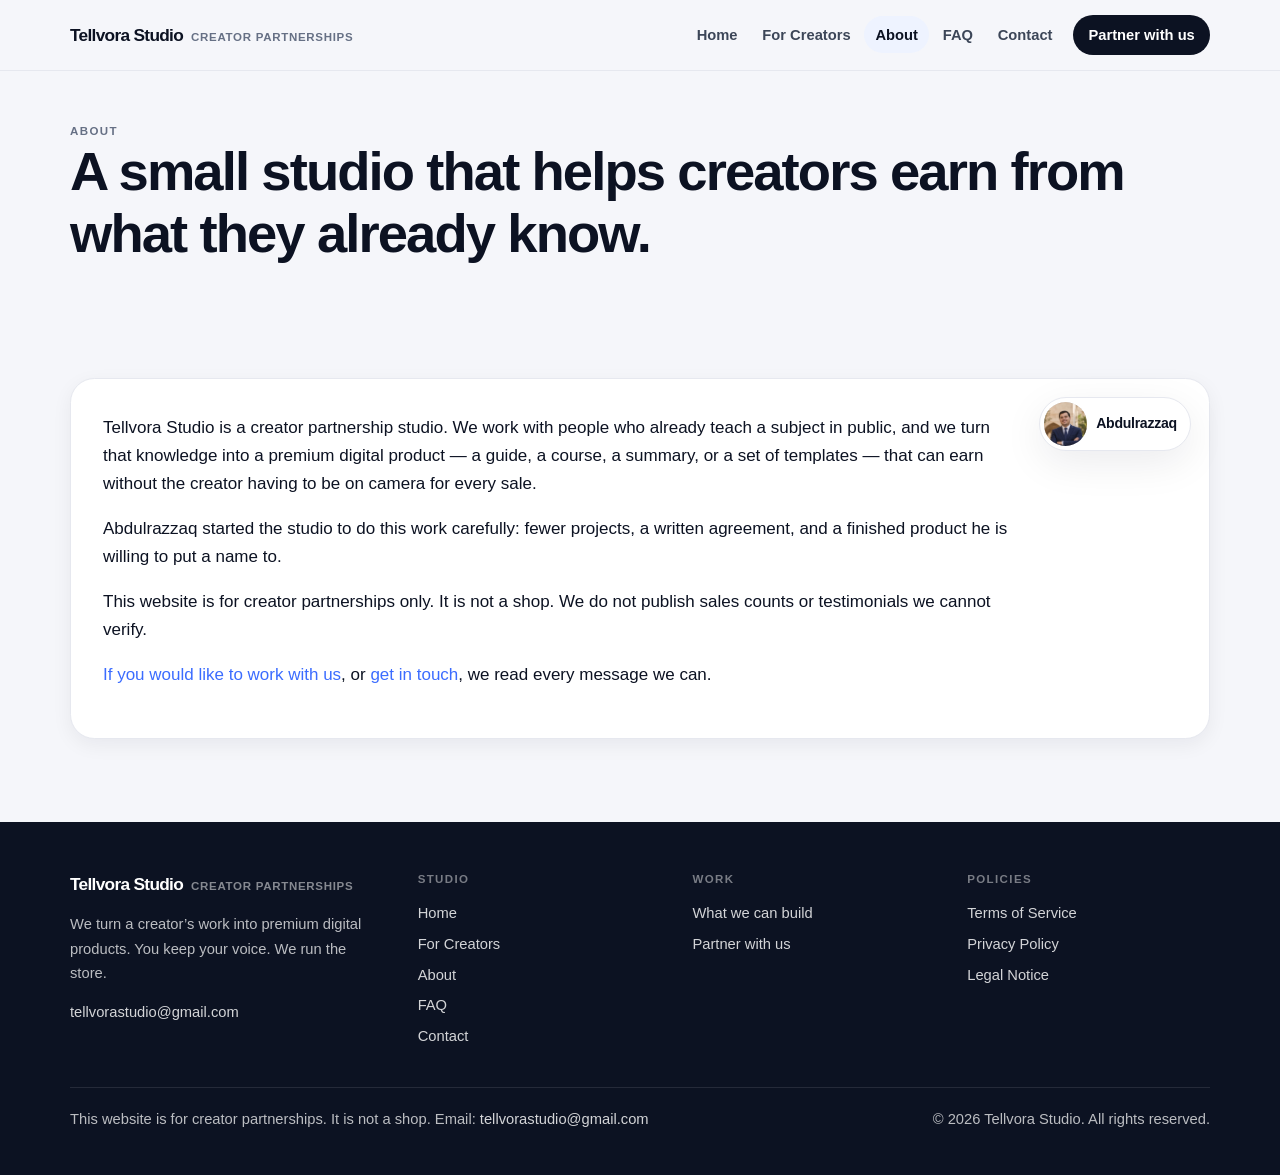
==== commit e846bb6c: "Harden site security with CSP, form checks, and security.txt" ====
--- a/about.html
+++ b/about.html
@@ -2,6 +2,9 @@
 <html lang="en">
 <head>
   <meta charset="utf-8">
+  <meta http-equiv="Content-Security-Policy" content="default-src 'self'; script-src 'self'; style-src 'self' https://fonts.googleapis.com; font-src https://fonts.gstatic.com; img-src 'self'; connect-src 'self'; form-action 'self' https://api.web3forms.com; base-uri 'self'; object-src 'none'; frame-src 'none'; upgrade-insecure-requests">
+  <meta name="referrer" content="strict-origin-when-cross-origin">
+  <script src="js/security.js"></script>
   <meta name="viewport" content="width=device-width, initial-scale=1">
   <title>About | Tellvora Studio</title>
   <meta name="description" content="Tellvora Studio is a small studio that partners with creators to turn their knowledge into premium digital products.">
@@ -57,7 +60,7 @@
       <div class="footer-grid">
         <div>
           <a class="wordmark" href="index.html">Tellvora Studio<span>Creator partnerships</span></a>
-          <p style="margin-top:0.85rem">We turn a creator’s work into premium digital products. You keep your voice. We run the store.</p>
+          <p class="footer-blurb">We turn a creator’s work into premium digital products. You keep your voice. We run the store.</p>
           <p><a href="mailto:tellvorastudio@gmail.com">tellvorastudio@gmail.com</a></p>
         </div>
         <div>
--- a/css/styles.css
+++ b/css/styles.css
@@ -813,6 +813,9 @@
   color: var(--muted);
   max-width: 36rem;
 }
+.hp-field {
+  display: none !important;
+}
 .placeholder-mark { font-family: var(--sans); color: var(--accent); font-weight: 700; }
 
 /* Policy / long text */
@@ -859,6 +862,7 @@
   margin-bottom: 2rem;
 }
 .site-footer .wordmark { color: #fff; }
+.footer-blurb { margin-top: 0.85rem; }
 .site-footer .wordmark span { color: rgba(255,255,255,0.5); }
 .site-footer a { color: rgba(255,255,255,0.82); text-decoration: none; }
 .site-footer a:hover { color: #fff; text-decoration: underline; }
